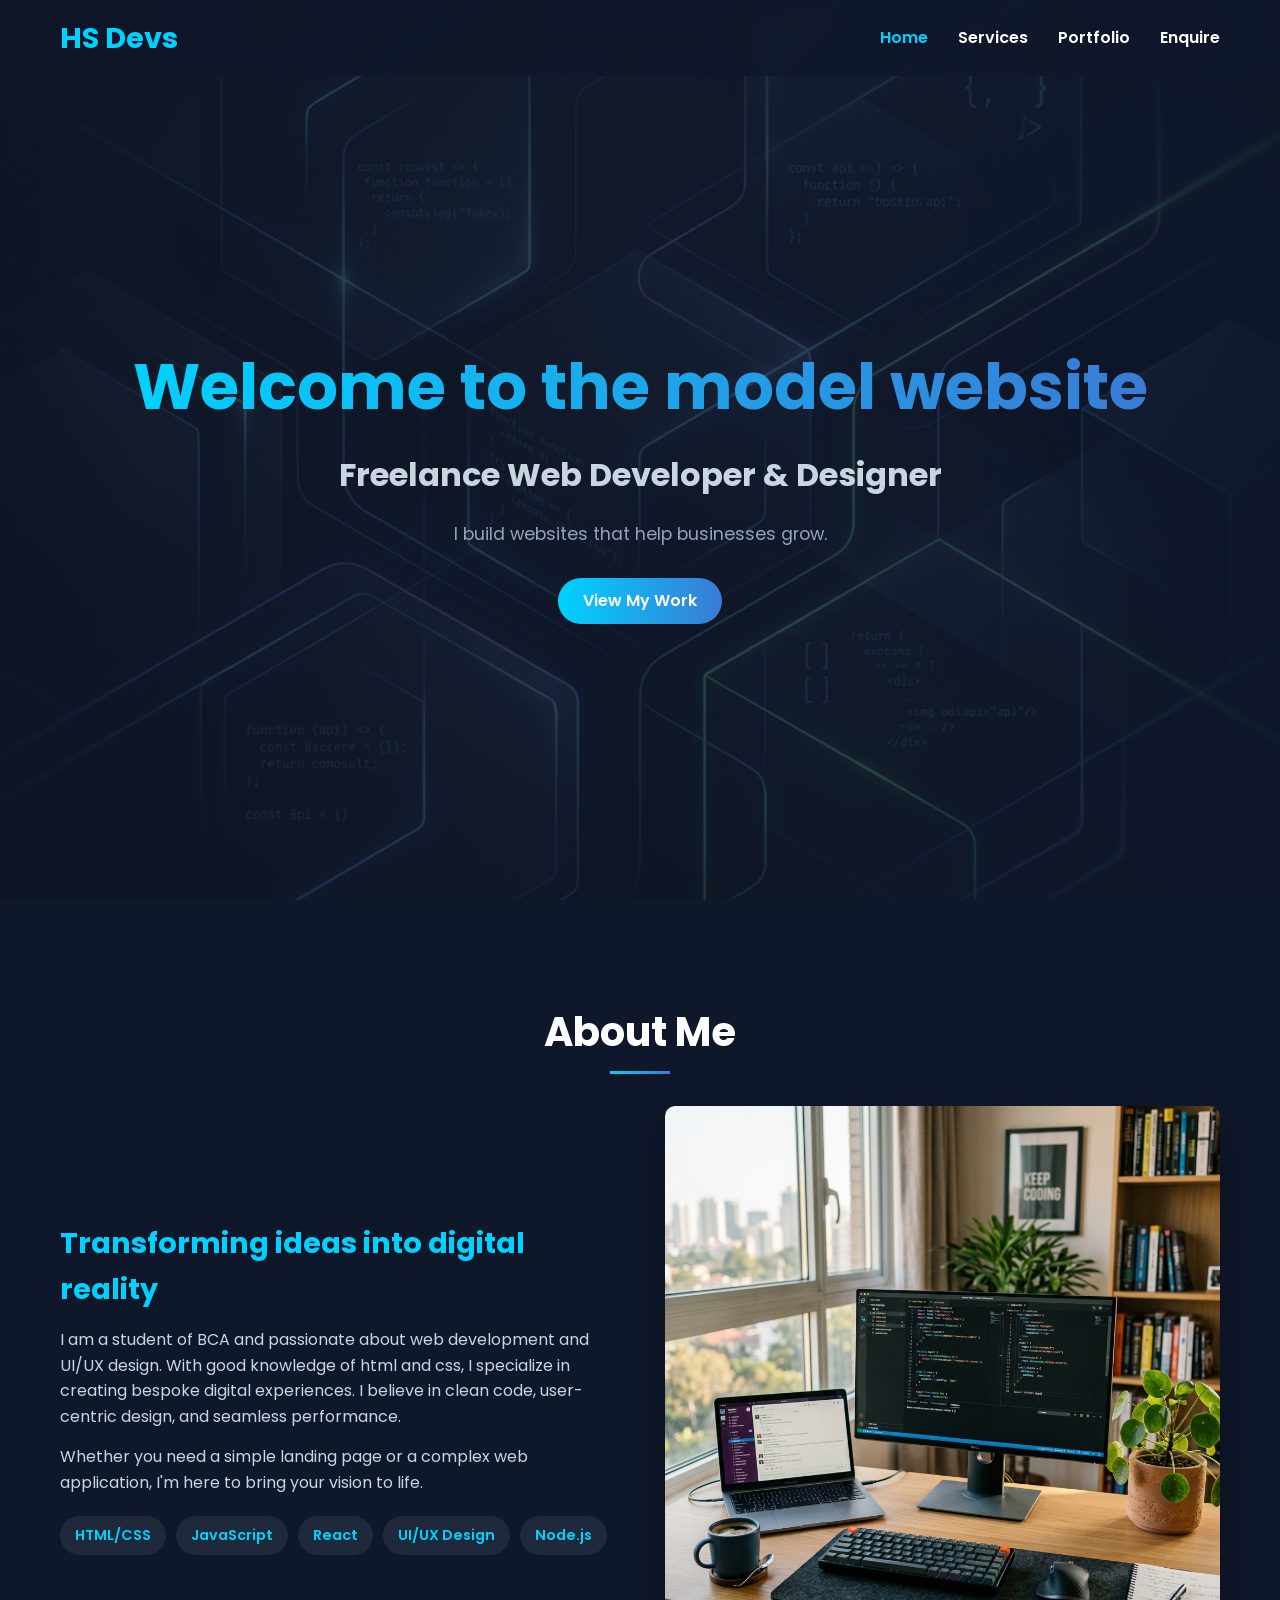
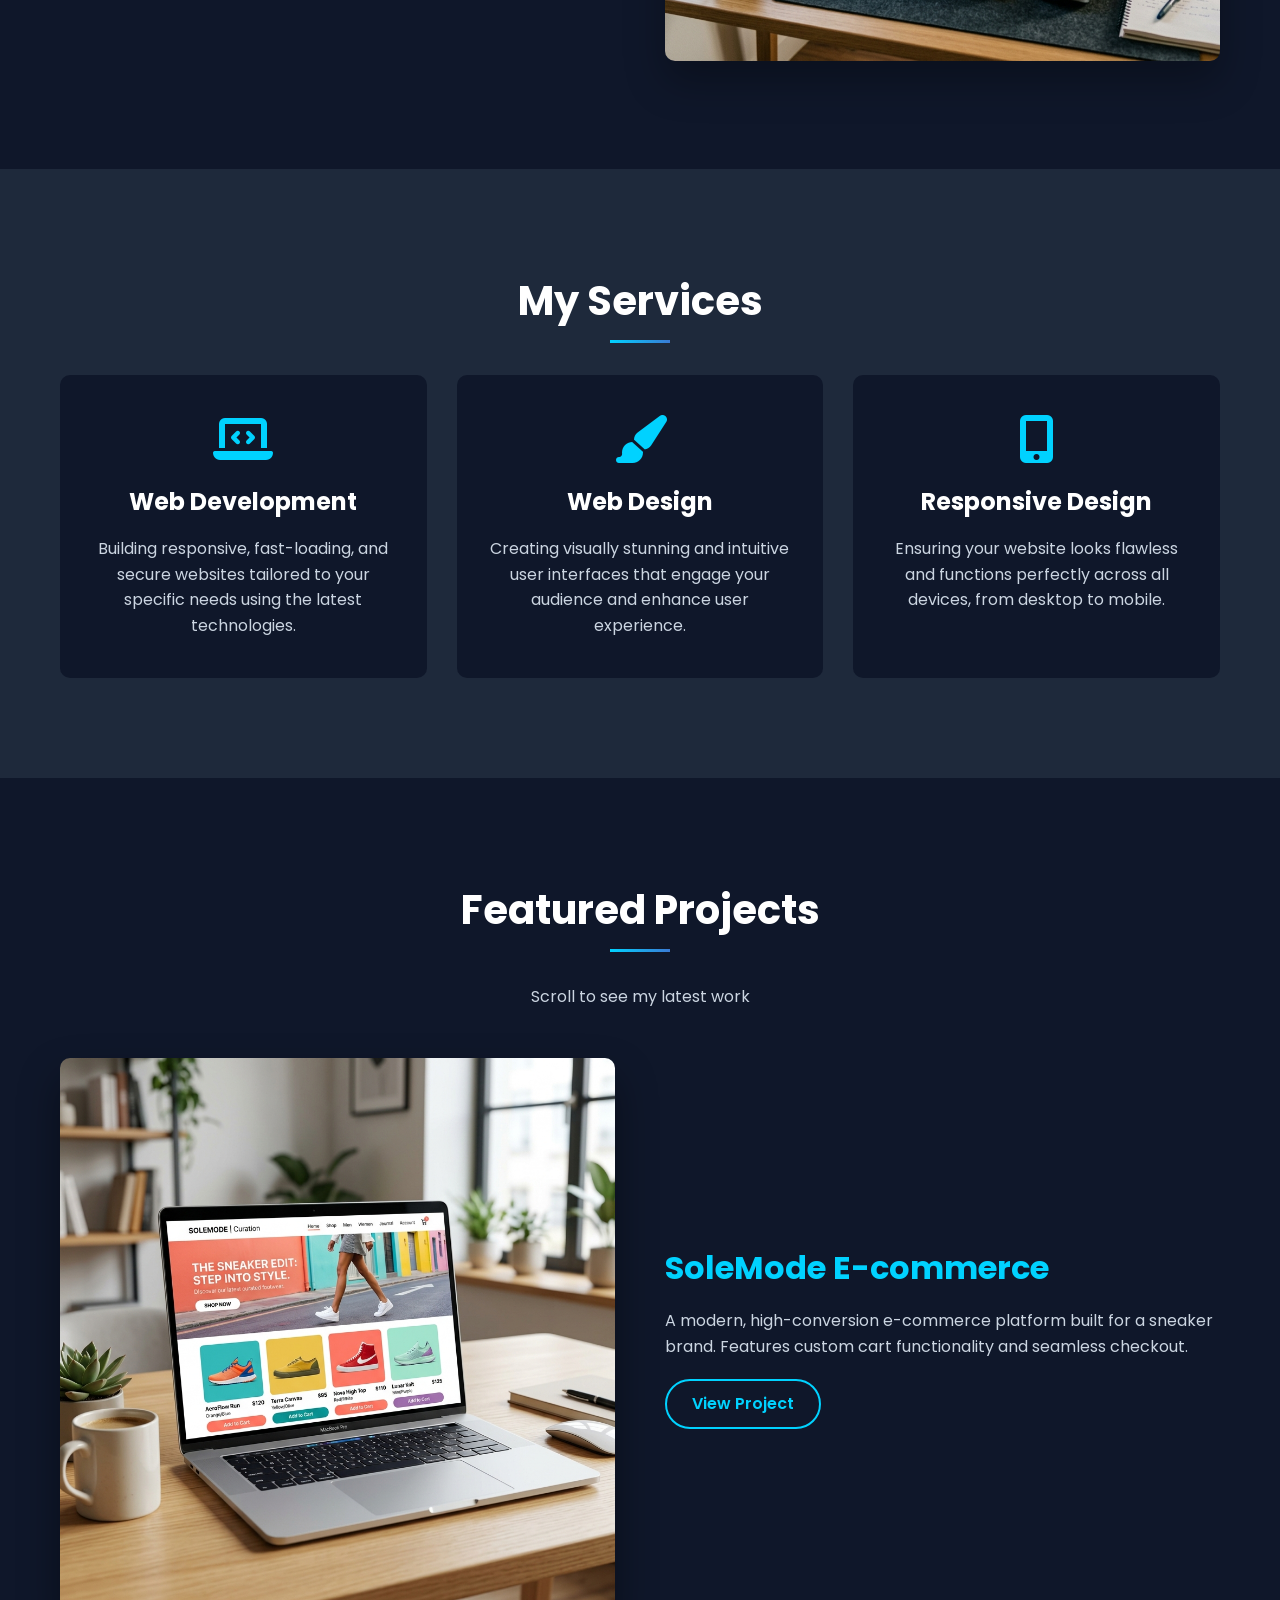
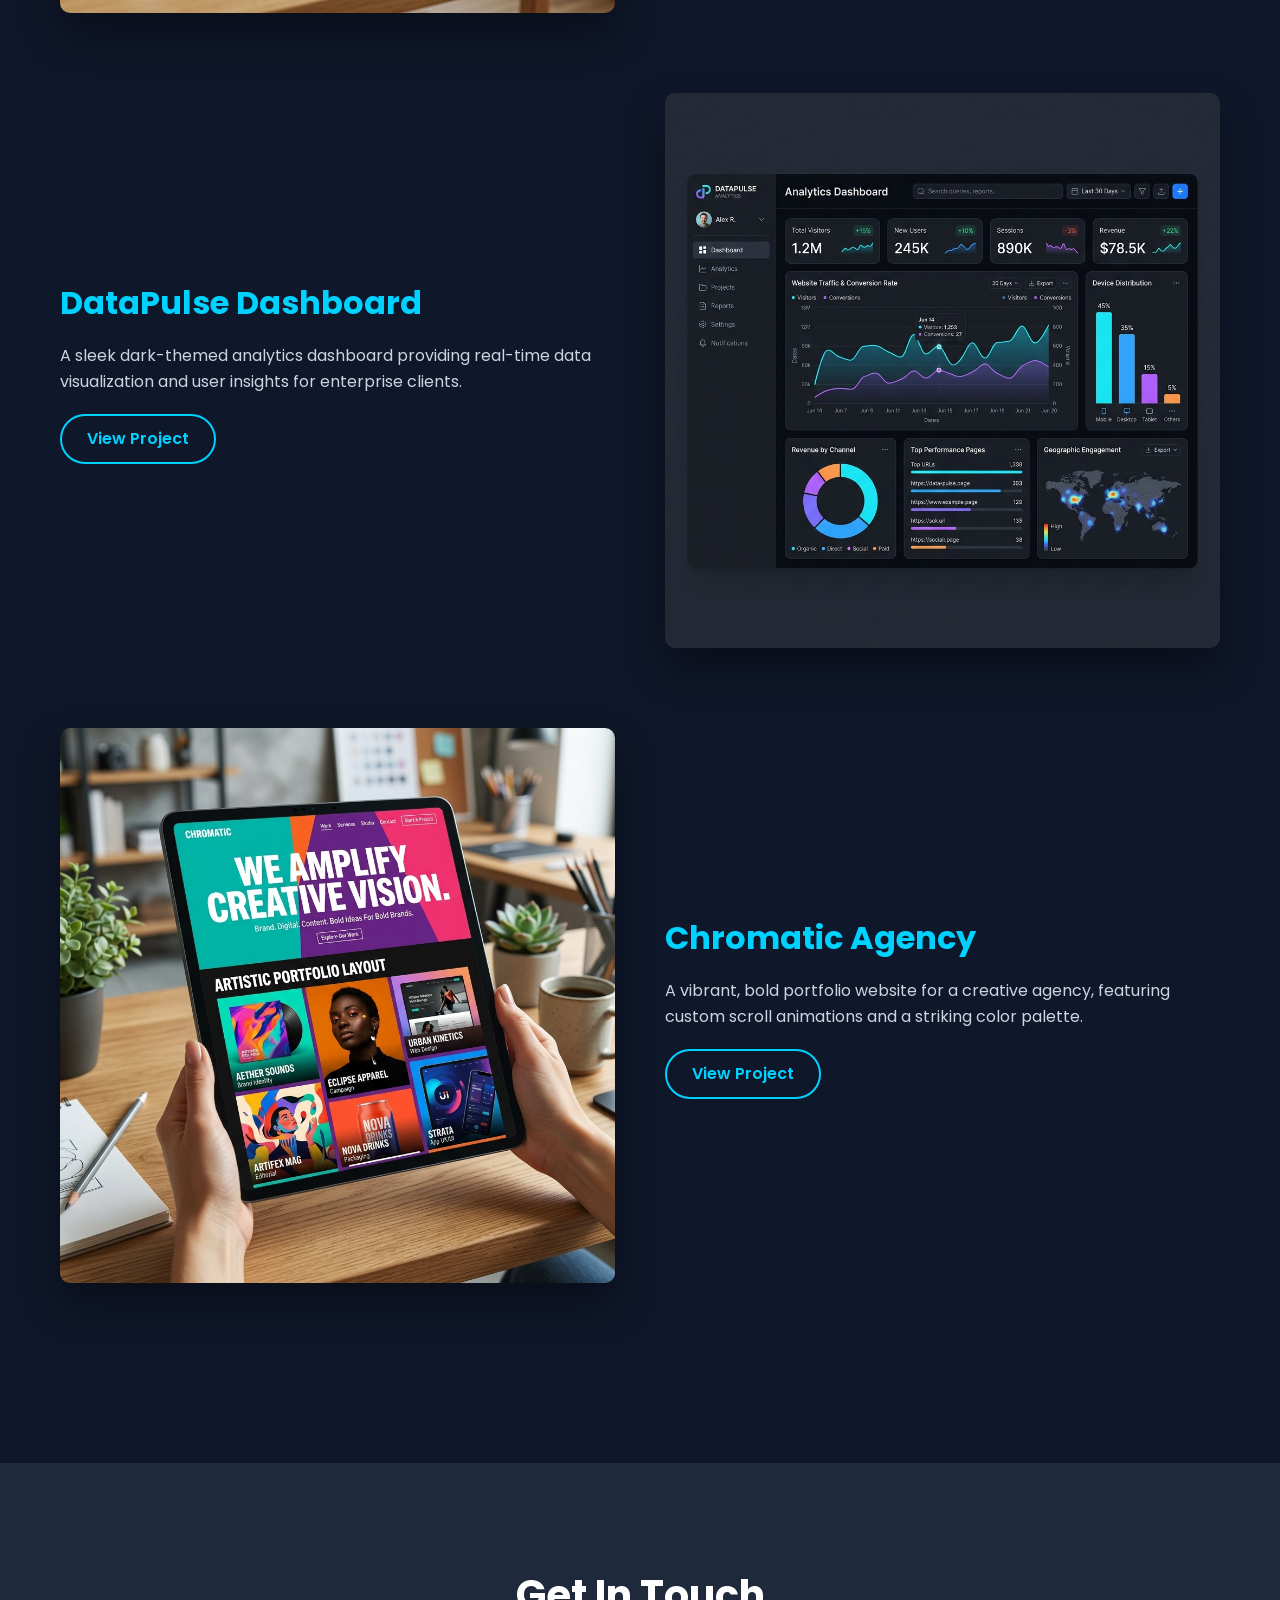
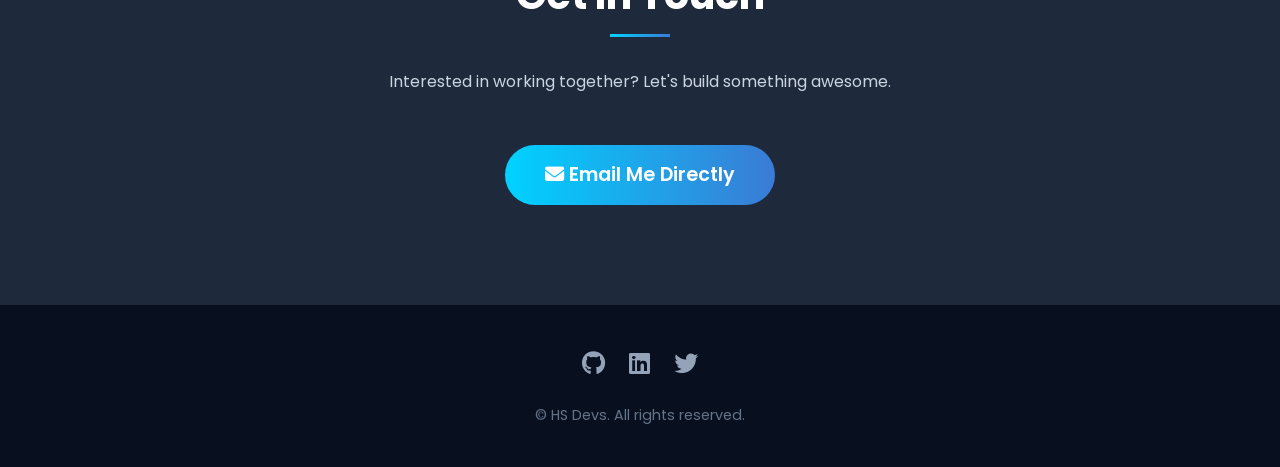
==== index.html @ 554e4160 "Add files via upload" ====
<!DOCTYPE html>
<html lang="en">
<head>
    <meta charset="UTF-8">
    <meta name="viewport" content="width=device-width, initial-scale=1.0">
    <title>HS Devs | Web Developer & Designer</title>
    <!-- Link to your CSS file -->
    <link rel="stylesheet" href="style.css">
    <!-- FontAwesome for the icons used in Services and Footer -->
    <link rel="stylesheet" href="https://cdnjs.cloudflare.com/ajax/libs/font-awesome/6.4.0/css/all.min.css">
</head>
<body>

    <!-- Sticky Navigation -->
    <header>
        <nav>
            <div class="logo">HS Devs</div>
            <ul class="nav-links">
                <li><a href="#home">Home</a></li>
                <li><a href="#services">Services</a></li>
                <li><a href="#portfolio">Portfolio</a></li>
                <!-- Notice the link below points to the new page! -->
                <li><a href="about-me.html">Enquire</a></li>
            </ul>
            <div class="hamburger">
                <i class="fas fa-bars"></i>
            </div>
        </nav>
    </header>

    <!-- Hero Section -->
    <section id="home" class="hero">
        <div class="hero-content reveal">
            <h1>Welcome to the model website</h1>
            <h2>Freelance Web Developer & Designer</h2>
            <p>I build websites that help businesses grow.</p>
            <a href="#portfolio" class="btn">View My Work</a>
        </div>
    </section>

    <!-- About Section -->
    <section id="about" class="about">
        <div class="container">
            <h2 class="section-title reveal">About Me</h2>
            <div class="about-content">
                <div class="about-text reveal">
                    <h3>Transforming ideas into digital reality</h3>
                    <p>I am a student of BCA and passionate about web development and UI/UX design. With good knowledge of html and css, I specialize in creating bespoke digital experiences. I believe in clean code, user-centric design, and seamless performance.</p>
                    <p>Whether you need a simple landing page or a complex web application, I'm here to bring your vision to life.</p>
                    <div class="skills">
                        <span>HTML/CSS</span>
                        <span>JavaScript</span>
                        <span>React</span>
                        <span>UI/UX Design</span>
                        <span>Node.js</span>
                    </div>
                </div>
                <div class="about-image reveal fade-right">
                    <!-- Remember to place an image named 'about_img.jpg' in an 'assets' folder! -->
                    <img src="assets/about_img.jpg" alt="Jane's Workspace">
                </div>
            </div>
        </div>
    </section>

    <!-- Services Section -->
    <section id="services" class="services bg-light">
        <div class="container">
            <h2 class="section-title reveal">My Services</h2>
            <div class="services-grid">
                <div class="service-card reveal fade-up">
                    <i class="fas fa-laptop-code"></i>
                    <h3>Web Development</h3>
                    <p>Building responsive, fast-loading, and secure websites tailored to your specific needs using the latest technologies.</p>
                </div>
                <div class="service-card reveal fade-up delay-1">
                    <i class="fas fa-paint-brush"></i>
                    <h3>Web Design</h3>
                    <p>Creating visually stunning and intuitive user interfaces that engage your audience and enhance user experience.</p>
                </div>
                <div class="service-card reveal fade-up delay-2">
                    <i class="fas fa-mobile-alt"></i>
                    <h3>Responsive Design</h3>
                    <p>Ensuring your website looks flawless and functions perfectly across all devices, from desktop to mobile.</p>
                </div>
            </div>
        </div>
    </section>

    <!-- Portfolio Section (Dynamic Scrolling) -->
    <section id="portfolio" class="portfolio">
        <div class="container">
            <h2 class="section-title reveal">Featured Projects</h2>
            <p class="section-subtitle reveal">Scroll to see my latest work</p>
            
            <div class="portfolio-items">
                <!-- Project 1 -->
                <div class="portfolio-item reveal fade-left">
                    <div class="portfolio-img">
                        <img src="assets/portfolio_1.jpg" alt="E-commerce Website">
                    </div>
                    <div class="portfolio-info">
                        <h3>SoleMode E-commerce</h3>
                        <p>A modern, high-conversion e-commerce platform built for a sneaker brand. Features custom cart functionality and seamless checkout.</p>
                        <a href="#" class="btn-outline">View Project</a>
                    </div>
                </div>

                <!-- Project 2 -->
                <div class="portfolio-item reverse reveal fade-right">
                    <div class="portfolio-img">
                        <img src="assets/portfolio_2.jpg" alt="Analytics Dashboard">
                    </div>
                    <div class="portfolio-info">
                        <h3>DataPulse Dashboard</h3>
                        <p>A sleek dark-themed analytics dashboard providing real-time data visualization and user insights for enterprise clients.</p>
                        <a href="#" class="btn-outline">View Project</a>
                    </div>
                </div>

                <!-- Project 3 -->
                <div class="portfolio-item reveal fade-left">
                    <div class="portfolio-img">
                        <img src="assets/portfolio_3.jpg" alt="Creative Agency">
                    </div>
                    <div class="portfolio-info">
                        <h3>Chromatic Agency</h3>
                        <p>A vibrant, bold portfolio website for a creative agency, featuring custom scroll animations and a striking color palette.</p>
                        <a href="#" class="btn-outline">View Project</a>
                    </div>
                </div>
            </div>
        </div>
    </section>

    <!-- Contact Section -->
    <section id="contact" class="contact bg-light">
        <div class="container">
            <h2 class="section-title reveal">Get In Touch</h2>
            <div class="contact-content reveal">
                <p>Interested in working together? Let's build something awesome.</p>
                <a href="mailto:hs.developers57@gmail.com" class="btn" style="padding: 15px 40px; font-size: 1.2rem; margin-top: 20px;">
                <i class="fas fa-envelope"></i> Email Me Directly
                </a>
            </div>
        </div>
    </section>

    <!-- Footer -->
    <footer>
        <div class="social-links">
            <a href="#"><i class="fab fa-github"></i></a>
            <a href="#"><i class="fab fa-linkedin"></i></a>
            <a href="#"><i class="fab fa-twitter"></i></a>
        </div>
        <p>&copy; HS Devs. All rights reserved.</p>
    </footer>

    <!-- Link to your JavaScript file -->
    <script src="script.js"></script>
</body>
</html>
---- style.css ----
@import url('https://fonts.googleapis.com/css2?family=Poppins:wght@300;400;600;700&display=swap');

:root {
    --primary-color: #00d2ff;
    --secondary-color: #3a7bd5;
    --text-color: #ffffff;
    --bg-color: #0f172a;
    --bg-light: #1e293b;
    --nav-bg: rgba(15, 23, 42, 0.9);
}

* {
    margin: 0;
    padding: 0;
    box-sizing: border-box;
}

html {
    scroll-behavior: smooth; /* Enables smooth scrolling when clicking links */
}

body {
    font-family: 'Poppins', sans-serif;
    background-color: var(--bg-color);
    color: var(--text-color);
    line-height: 1.6;
    overflow-x: hidden;
}

a {
    text-decoration: none;
    color: var(--text-color);
}

.container {
    max-width: 1200px;
    margin: 0 auto;
    padding: 0 20px;
}

/* Titles */
.section-title {
    font-size: 2.5rem;
    text-align: center;
    margin-bottom: 2rem;
    position: relative;
    padding-bottom: 10px;
}

.section-title::after {
    content: '';
    position: absolute;
    bottom: 0;
    left: 50%;
    transform: translateX(-50%);
    width: 60px;
    height: 3px;
    background: linear-gradient(to right, var(--primary-color), var(--secondary-color));
}

.section-subtitle {
    text-align: center;
    margin-bottom: 3rem;
    color: #cbd5e1;
}

/* Buttons */
.btn {
    display: inline-block;
    padding: 10px 25px;
    background: linear-gradient(to right, var(--primary-color), var(--secondary-color));
    color: #fff;
    border-radius: 30px;
    font-weight: 600;
    transition: transform 0.3s ease;
    border: none;
    cursor: pointer;
}

.btn:hover {
    transform: translateY(-3px);
    box-shadow: 0 10px 20px rgba(0, 210, 255, 0.2);
}

.btn-outline {
    display: inline-block;
    padding: 10px 25px;
    border: 2px solid var(--primary-color);
    color: var(--primary-color);
    border-radius: 30px;
    font-weight: 600;
    transition: all 0.3s ease;
}

.btn-outline:hover {
    background: var(--primary-color);
    color: #0f172a;
}

/* Header */
header {
    position: fixed;
    top: 0;
    width: 100%;
    z-index: 1000;
    background-color: var(--nav-bg);
    backdrop-filter: blur(10px);
    padding: 15px 0;
    transition: background-color 0.3s ease;
}

nav {
    display: flex;
    justify-content: space-between;
    align-items: center;
    max-width: 1200px;
    margin: 0 auto;
    padding: 0 20px;
}

.logo {
    font-size: 1.8rem;
    font-weight: 700;
    color: var(--primary-color);
}

.nav-links {
    display: flex;
    list-style: none;
}

.nav-links li {
    margin-left: 30px;
}

.nav-links a {
    font-weight: 600;
    transition: color 0.3s ease;
}

.nav-links a:hover,
.nav-links a.active {
    color: var(--primary-color);
}

.hamburger {
    display: none;
    font-size: 1.5rem;
    cursor: pointer;
}

/* Hero Section */
.hero {
    height: 100vh;
    /* You'll need an image named hero_bg.jpg in your assets folder for this! */
    background: linear-gradient(rgba(15, 23, 42, 0.8), rgba(15, 23, 42, 0.8)), url('assets/hero_bg.jpg') center/cover no-repeat;
    display: flex;
    align-items: center;
    justify-content: center;
    text-align: center;
    padding-top: 60px;
}

.hero h1 {
    font-size: 4rem;
    margin-bottom: 10px;
    background: linear-gradient(to right, var(--primary-color), var(--secondary-color));
    background-clip: text;
    -webkit-background-clip: text;
    -webkit-text-fill-color: transparent;
    color: transparent;
}

.hero h2 {
    font-size: 2rem;
    margin-bottom: 20px;
    color: #cbd5e1;
}

.hero p {
    font-size: 1.1rem;
    max-width: 600px;
    margin: 0 auto 30px;
    color: #94a3b8;
}

/* About Section */
.about {
    padding: 100px 0;
}

.about-content {
    display: flex;
    align-items: center;
    justify-content: space-between;
    gap: 50px;
}

.about-text {
    flex: 1;
}

.about-text h3 {
    font-size: 1.8rem;
    margin-bottom: 15px;
    color: var(--primary-color);
}

.about-text p {
    margin-bottom: 15px;
    color: #cbd5e1;
}

.skills {
    margin-top: 20px;
    display: flex;
    flex-wrap: wrap;
    gap: 10px;
}

.skills span {
    background-color: var(--bg-light);
    padding: 8px 15px;
    border-radius: 20px;
    font-size: 0.9rem;
    font-weight: 600;
    color: var(--primary-color);
}

.about-image {
    flex: 1;
}

.about-image img {
    width: 100%;
    border-radius: 10px;
    box-shadow: 0 20px 40px rgba(0,0,0,0.3);
}

/* Services Section */
.services {
    padding: 100px 0;
    background-color: var(--bg-light);
}

.services-grid {
    display: grid;
    grid-template-columns: repeat(auto-fit, minmax(300px, 1fr));
    gap: 30px;
}

.service-card {
    background-color: var(--bg-color);
    padding: 40px 30px;
    border-radius: 10px;
    text-align: center;
    transition: transform 0.3s ease, box-shadow 0.3s ease;
}

.service-card:hover {
    transform: translateY(-10px);
    box-shadow: 0 10px 30px rgba(0, 210, 255, 0.1);
}

.service-card i {
    font-size: 3rem;
    color: var(--primary-color);
    margin-bottom: 20px;
}

.service-card h3 {
    font-size: 1.5rem;
    margin-bottom: 15px;
}

.service-card p {
    color: #cbd5e1;
}

/* Portfolio Section */
.portfolio {
    padding: 100px 0;
}

.portfolio-item {
    display: flex;
    align-items: center;
    gap: 50px;
    margin-bottom: 80px;
}

.portfolio-item.reverse {
    flex-direction: row-reverse;
}

.portfolio-img {
    flex: 1;
    overflow: hidden;
    border-radius: 10px;
    box-shadow: 0 20px 40px rgba(0,0,0,0.4);
}

.portfolio-img img {
    width: 100%;
    display: block;
    transition: transform 0.5s ease;
}

.portfolio-img:hover img {
    transform: scale(1.05);
}

.portfolio-info {
    flex: 1;
}

.portfolio-info h3 {
    font-size: 2rem;
    margin-bottom: 15px;
    color: var(--primary-color);
}

.portfolio-info p {
    margin-bottom: 20px;
    color: #cbd5e1;
}

/* Contact Section */
.contact {
    padding: 100px 0;
    background-color: var(--bg-light);
}

.contact-content {
    max-width: 600px;
    margin: 0 auto;
    text-align: center;
}

.contact-content p {
    margin-bottom: 30px;
    color: #cbd5e1;
}

.contact-form {
    display: flex;
    flex-direction: column;
    gap: 20px;
}

.contact-form input,
.contact-form textarea {
    width: 100%;
    padding: 15px;
    background-color: var(--bg-color);
    border: 1px solid #334155;
    border-radius: 5px;
    color: var(--text-color);
    font-family: 'Poppins', sans-serif;
}

.contact-form input:focus,
.contact-form textarea:focus {
    outline: none;
    border-color: var(--primary-color);
}

/* Footer */
footer {
    background-color: #080f1e;
    padding: 40px 0;
    text-align: center;
}

.social-links {
    margin-bottom: 20px;
}

.social-links a {
    display: inline-block;
    margin: 0 10px;
    font-size: 1.5rem;
    color: #94a3b8;
    transition: color 0.3s ease;
}

.social-links a:hover {
    color: var(--primary-color);
}

footer p {
    color: #64748b;
    font-size: 0.9rem;
}

/* --- SCROLL REVEAL ANIMATIONS --- */
.reveal {
    opacity: 0;
    transform: translateY(50px);
    transition: all 0.8s ease;
}

.reveal.active {
    opacity: 1;
    transform: translateY(0);
}

.fade-left {
    transform: translateX(-50px);
}
.fade-right {
    transform: translateX(50px);
}
.fade-up {
    transform: translateY(50px);
}

.fade-left.active, .fade-right.active, .fade-up.active {
    transform: translate(0,0);
}

.delay-1 { transition-delay: 0.2s; }
.delay-2 { transition-delay: 0.4s; }

/* Responsive Design (Mobile) */
@media (max-width: 768px) {
    .nav-links {
        position: absolute;
        top: 100%;
        left: -100%;
        width: 100%;
        background-color: var(--bg-light);
        flex-direction: column;
        text-align: center;
        transition: 0.3s ease;
    }
    
    .nav-links.active {
        left: 0;
    }

    .nav-links li {
        margin: 20px 0;
    }

    .hamburger {
        display: block;
    }

    .hero h1 { font-size: 3rem; }
    
    .about-content {
        flex-direction: column;
    }
    
    .portfolio-item, .portfolio-item.reverse {
        flex-direction: column;
        gap: 30px;
    }
}
/* --- NEW PAGE STYLES (about-me.html) --- */
.page-header {
    padding: 150px 0 80px;
    text-align: center;
    background: linear-gradient(rgba(15, 23, 42, 0.9), rgba(15, 23, 42, 0.95)), url('assets/hero_bg.jpg') center/cover;
}

.page-header h1 {
    font-size: 3.5rem;
    color: var(--primary-color);
    margin-bottom: 15px;
}

.page-header p {
    font-size: 1.2rem;
    color: #cbd5e1;
}

.about-detailed {
    padding: 100px 0;
}

.order-section {
    padding: 100px 0;
}

select.form-control {
    width: 100%;
    padding: 15px;
    background-color: var(--bg-color);
    border: 1px solid #334155;
    border-radius: 5px;
    color: var(--text-color);
    font-family: 'Poppins', sans-serif;
    cursor: pointer;
}

select.form-control:focus {
    outline: none;
    border-color: var(--primary-color);
}

.email-display {
    display: inline-block;
    padding: 15px 30px;
    font-size: 1.5rem;
    margin-top: 15px;
    background-color: var(--bg-color);
    border: 2px dashed var(--primary-color);
    border-radius: 10px;
    color: #fff;
    font-weight: 600;
}

.email-display i {
    color: var(--primary-color);
    margin-right: 10px;
}
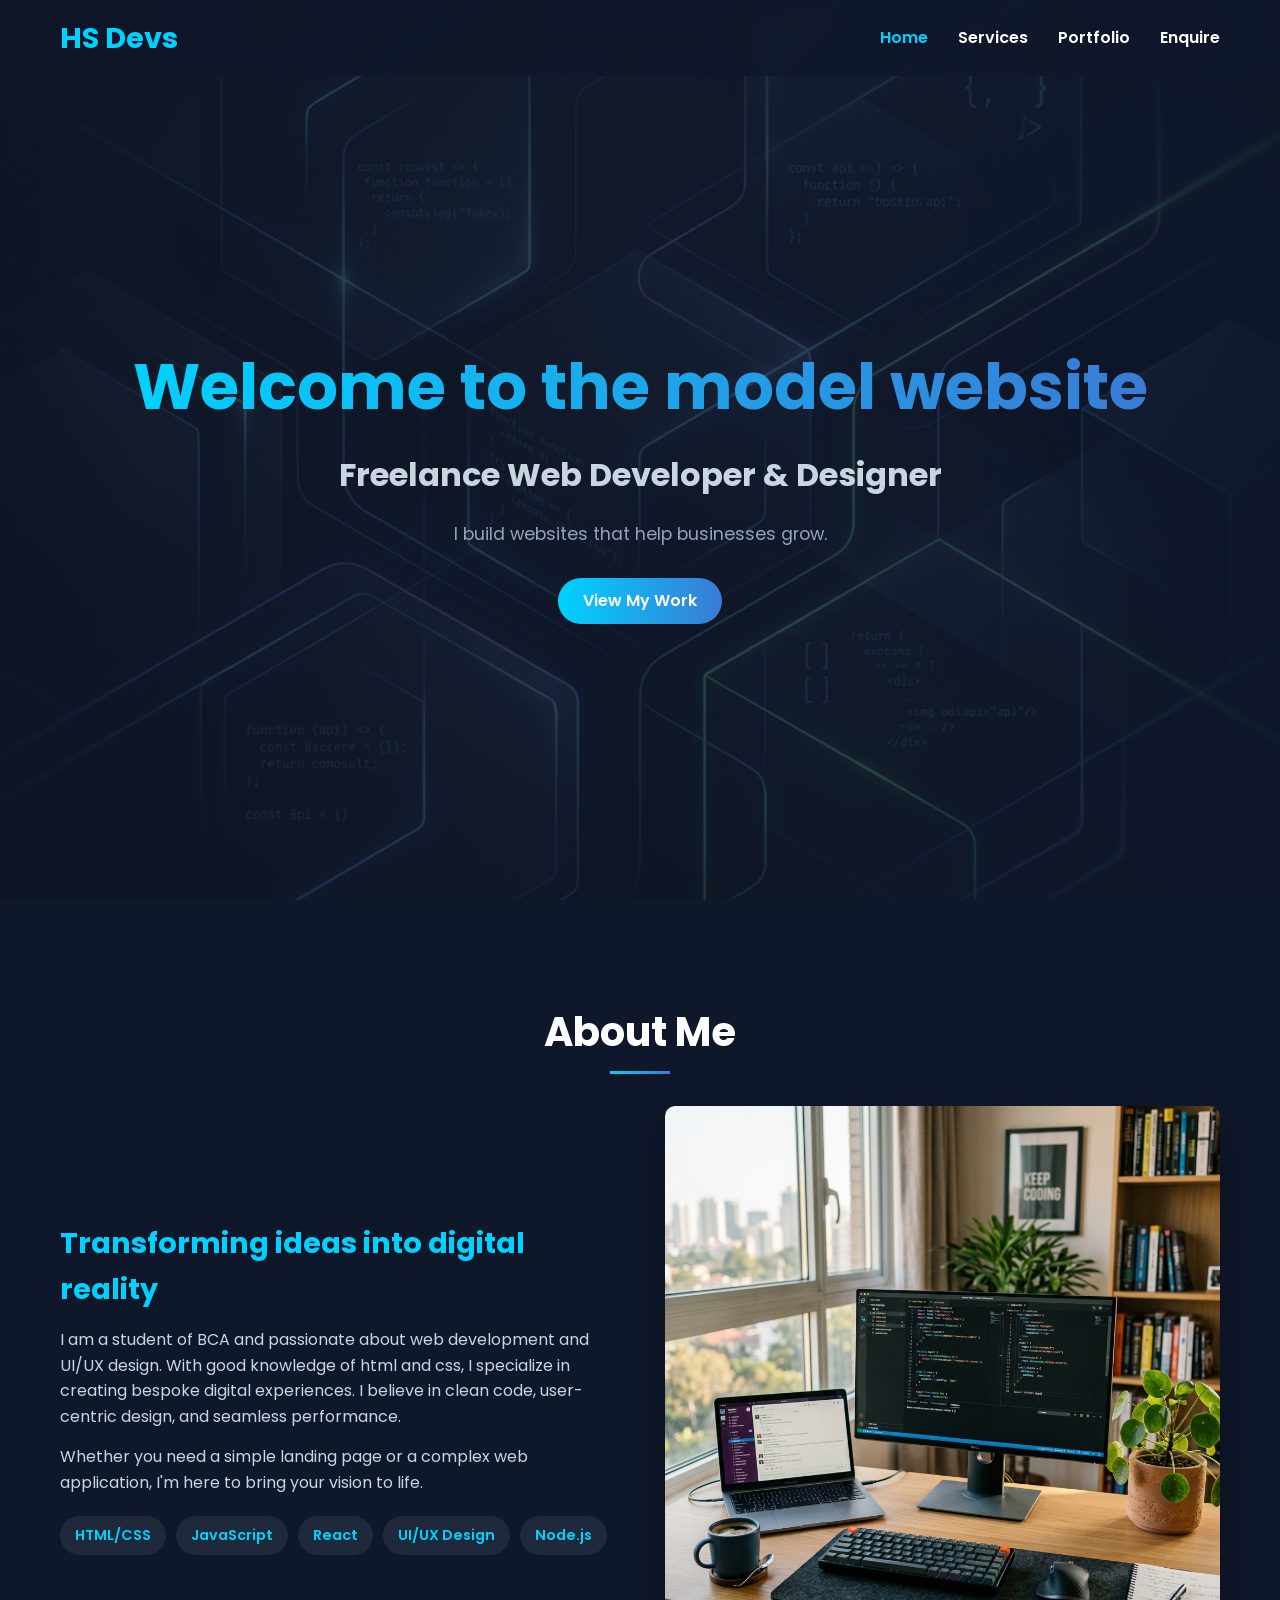
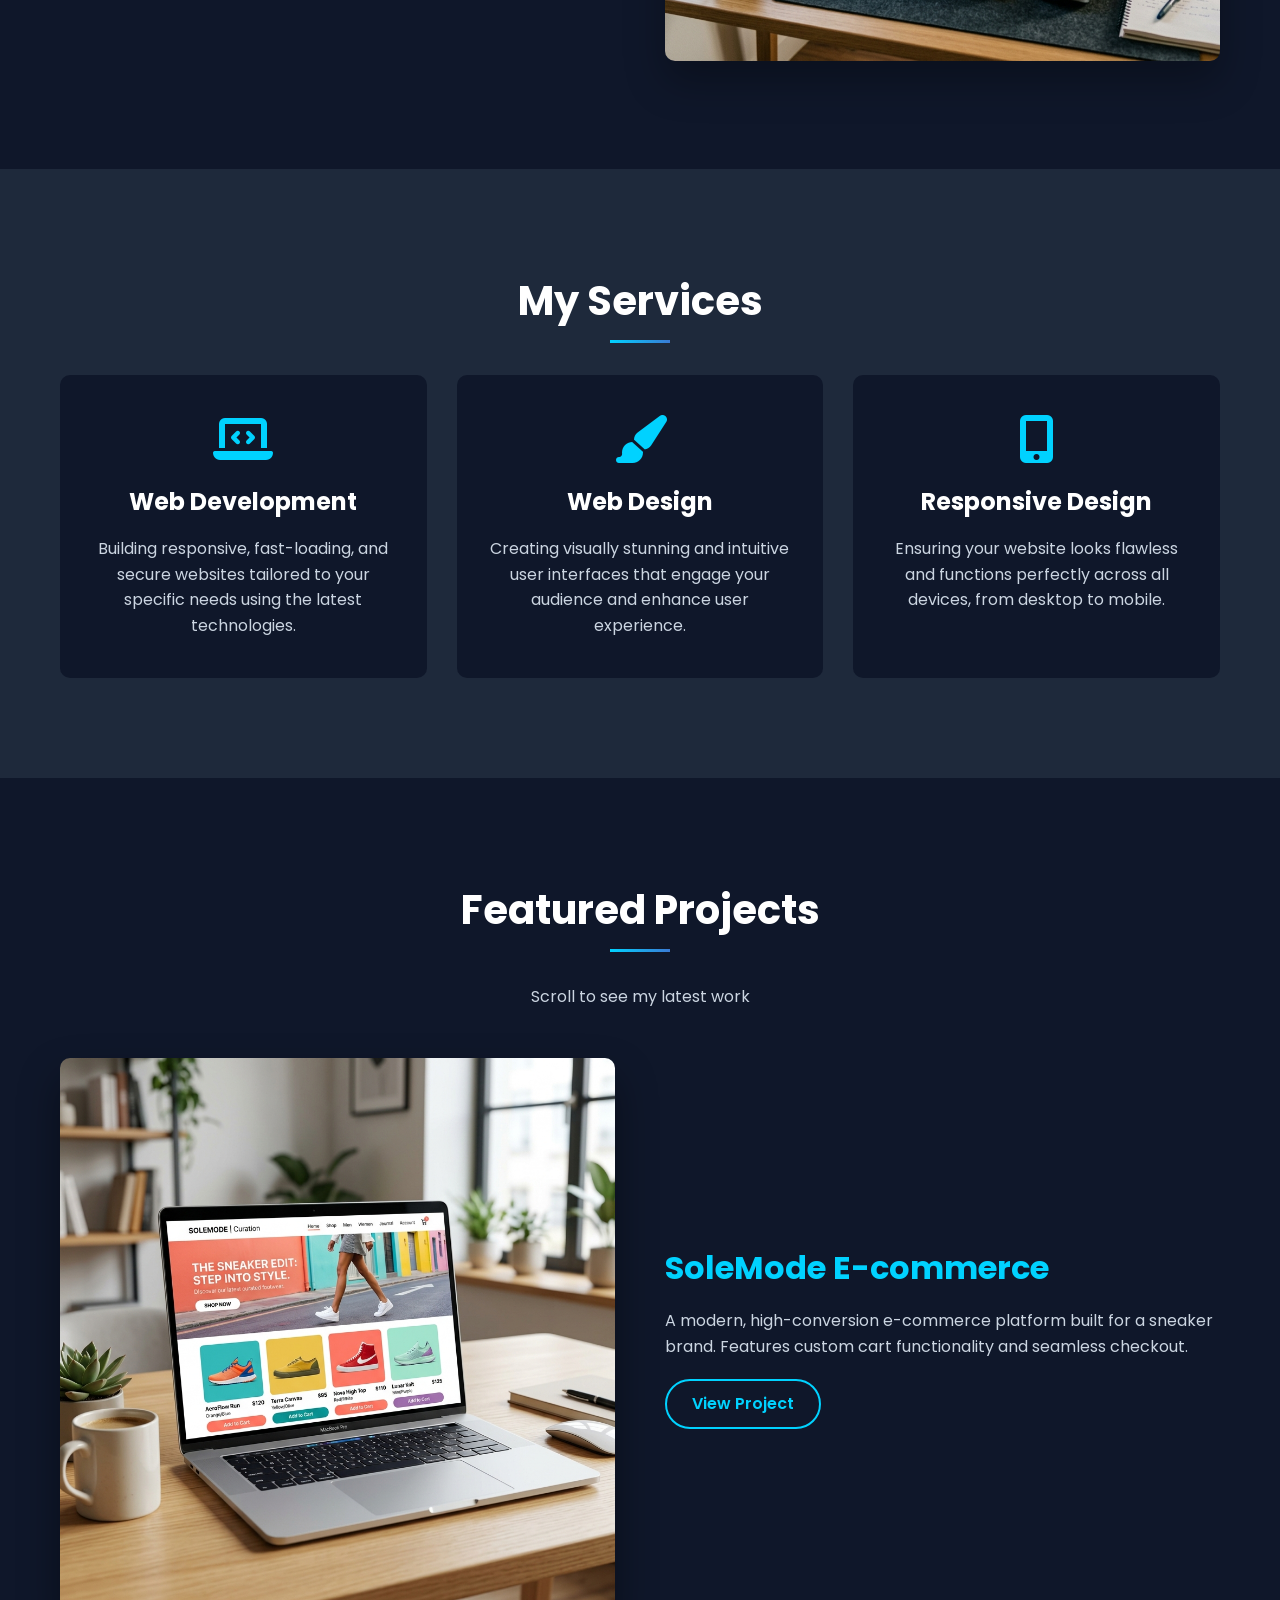
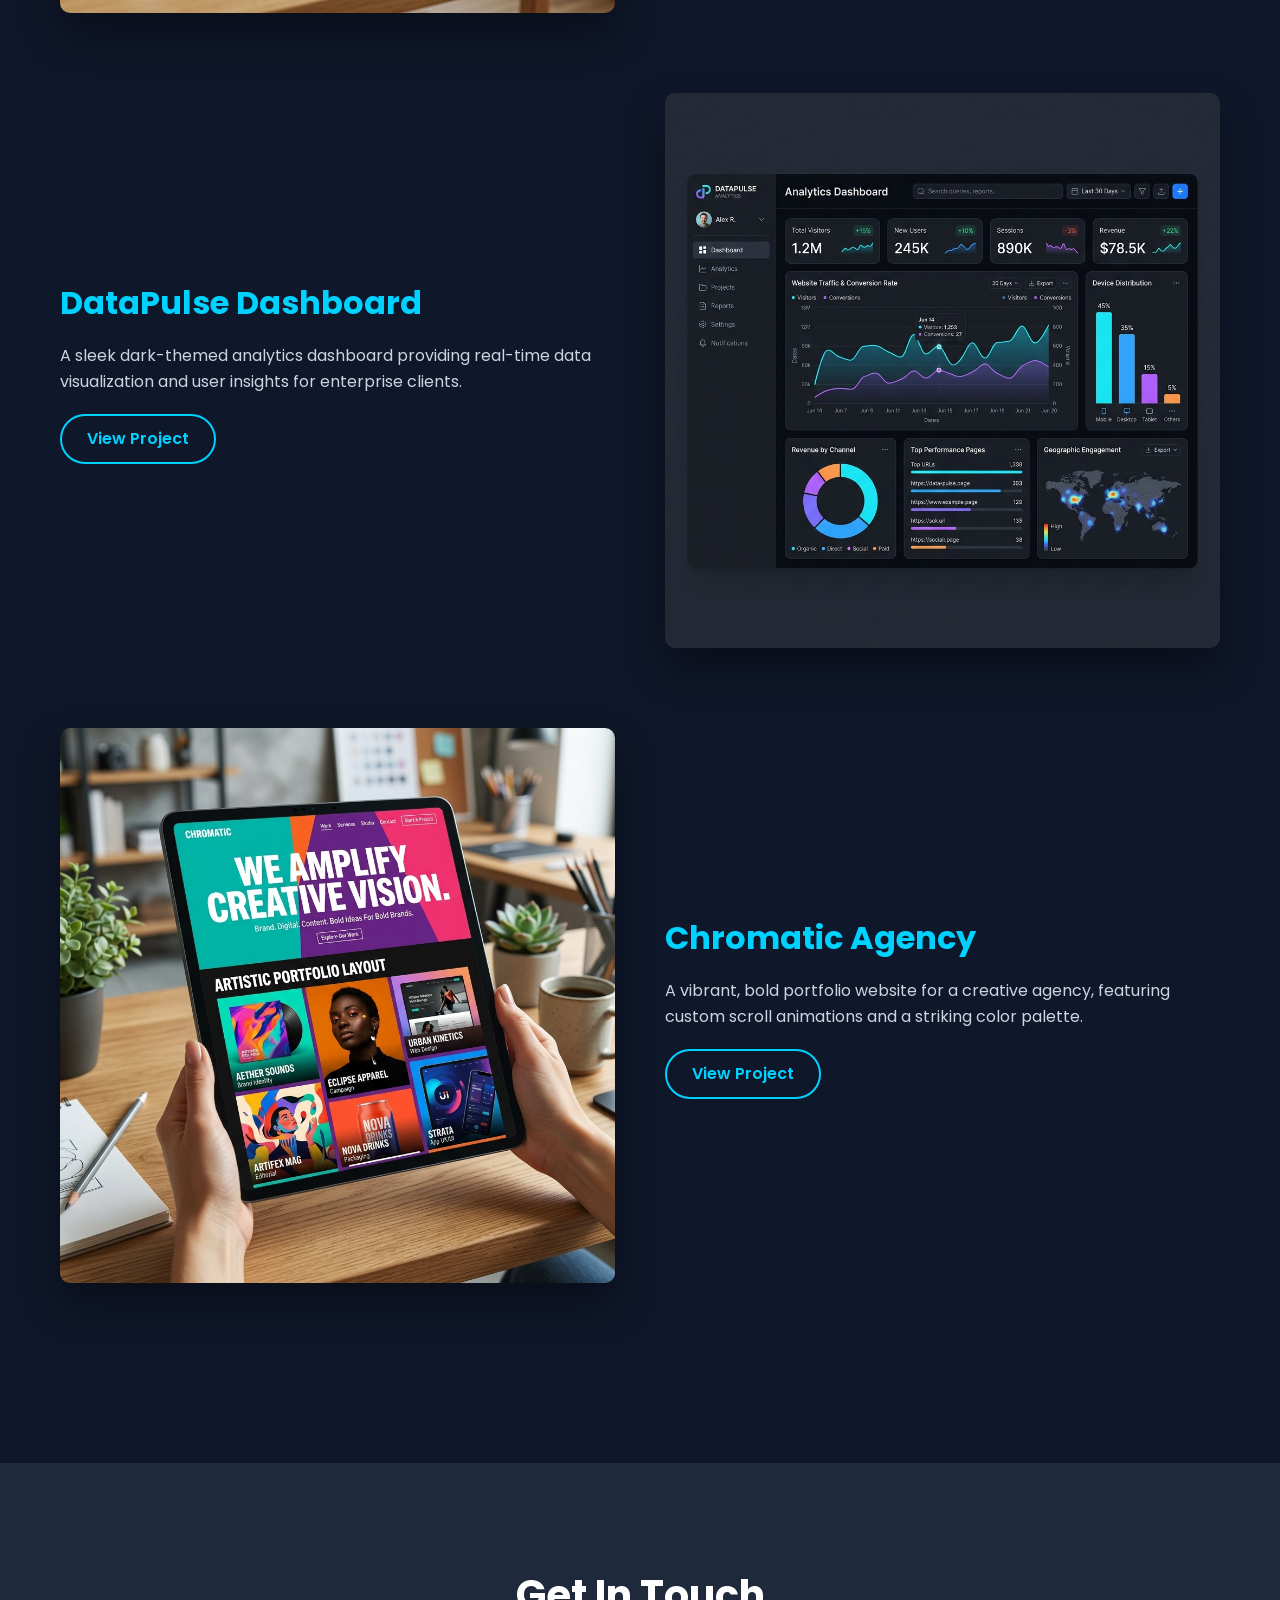
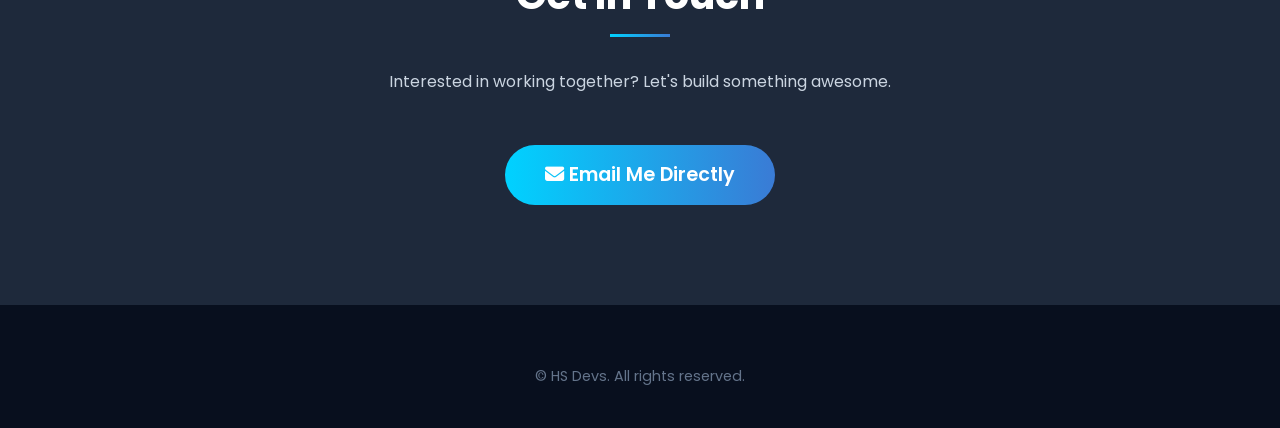
==== commit 26577184: "index.html" ====
--- a/index.html
+++ b/index.html
@@ -149,9 +149,6 @@
     <!-- Footer -->
     <footer>
         <div class="social-links">
-            <a href="#"><i class="fab fa-github"></i></a>
-            <a href="#"><i class="fab fa-linkedin"></i></a>
-            <a href="#"><i class="fab fa-twitter"></i></a>
         </div>
         <p>&copy; HS Devs. All rights reserved.</p>
     </footer>
@@ -159,4 +156,4 @@
     <!-- Link to your JavaScript file -->
     <script src="script.js"></script>
 </body>
-</html>+</html>
